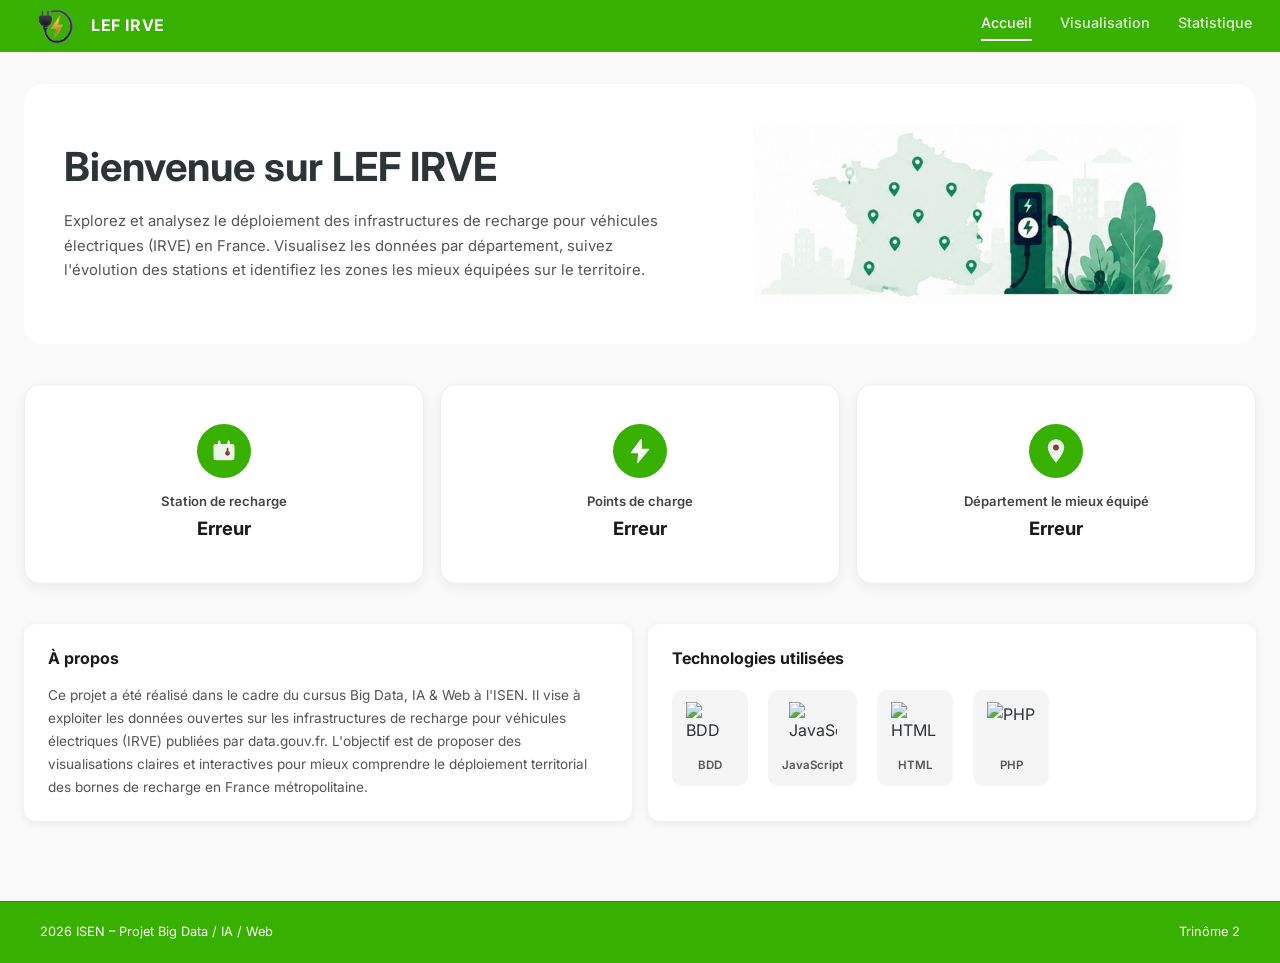
==== index.html @ 409f8fbf "maj" ====
<!DOCTYPE html>
<html lang="fr">
<head>
  <meta charset="UTF-8" />
  <meta name="viewport" content="width=device-width, initial-scale=1.0" />
  <title>LEF IRVE – Bornes de recharge électrique</title>
  <link rel="preconnect" href="https://fonts.googleapis.com" />
  <link rel="preconnect" href="https://fonts.gstatic.com" crossorigin />
  <link href="https://fonts.googleapis.com/css2?family=Inter:wght@400;500;600;700&display=swap" rel="stylesheet" />
  <link rel="stylesheet" href="css/style.css" />
</head>
<body>

  <!-- NAVBAR -->
  <header class="navbar">
    <div class="navbar__brand">
      <div class="navbar__logo">
        <img src="img/logo.png" alt="Logo LEF IRVE" class="navbar__logo-img" />
      </div>
      <span class="navbar__name">LEF IRVE</span>
    </div>
    <nav class="navbar__links">
      <a href="#" class="navbar__link navbar__link--active">Accueil</a>
      <a href="visualisation.html" class="navbar__link">Visualisation</a>
      <a href="statistique.html" class="navbar__link">Statistique</a>
    </nav>
  </header>

  <!-- MAIN CONTENT -->
  <main class="main">

    <!-- HERO SECTION -->
    <section class="hero">
      <div class="hero__text">
        <h1 class="hero__title">Bienvenue sur LEF IRVE</h1>
        <p class="hero__description">
          Explorez et analysez le déploiement des infrastructures de recharge pour véhicules électriques (IRVE) en France. 
          Visualisez les données par département, suivez l'évolution des stations et identifiez les zones les mieux équipées sur le territoire.
        </p>
      </div>
      <div class="hero__illustration">
        <img src="img/carte_accueil.jpg" alt="Illustration" class="hero__map" />
      </div>
    </section>

    <!-- STATS CARDS -->
    <section class="stats">
      <div class="stat-card">
        <div class="stat-card__icon">
          <svg width="28" height="28" viewBox="0 0 24 24" fill="none">
            <rect x="3" y="6" width="18" height="14" rx="2" fill="white" opacity="0.9"/>
            <path d="M8 6V4M16 6V4" stroke="white" stroke-width="2" stroke-linecap="round"/>
            <circle cx="15" cy="14" r="2" fill="#8B3A3A"/>
            <path d="M15 12V10" stroke="#8B3A3A" stroke-width="1.5" stroke-linecap="round"/>
          </svg>
        </div>
        <div class="stat-card__content">
          <span class="stat-card__label">Station de recharge</span>
          <span class="stat-card__value" id="total-stations">---</span>
        </div>
      </div>

      <div class="stat-card">
        <div class="stat-card__icon">
          <svg width="28" height="28" viewBox="0 0 24 24" fill="none">
            <path d="M13 2L4.5 13.5H11L10 22L19.5 10.5H13L13 2Z" fill="white" stroke="white" stroke-width="1" stroke-linejoin="round"/>
          </svg>
        </div>
        <div class="stat-card__content">
          <span class="stat-card__label">Points de charge</span>
          <span class="stat-card__value" id="total-points-charge">---</span>
        </div>
      </div>

      <div class="stat-card">
        <div class="stat-card__icon">
          <svg width="28" height="28" viewBox="0 0 24 24" fill="none">
            <path d="M12 2C8.13 2 5 5.13 5 9c0 5.25 7 13 7 13s7-7.75 7-13c0-3.87-3.13-7-7-7z" fill="white" opacity="0.9"/>
            <circle cx="12" cy="9" r="2.5" fill="#8B3A3A"/>
          </svg>
        </div>
        <div class="stat-card__content">
          <span class="stat-card__label">Département le mieux équipé</span>
          <span class="stat-card__value" id="top-departement">---</span>
        </div>
      </div>
    </section>

    <!-- BOTTOM SECTION -->
    <section class="bottom">
      <div class="about-card">
        <h2 class="about-card__title">À propos</h2>
        <p class="about-card__text">
          Ce projet a été réalisé dans le cadre du cursus Big Data, IA & Web à l'ISEN. Il vise à exploiter les données 
          ouvertes sur les infrastructures de recharge pour véhicules électriques (IRVE) publiées par data.gouv.fr. 
          L'objectif est de proposer des visualisations claires et interactives pour mieux comprendre le déploiement 
          territorial des bornes de recharge en France métropolitaine.
        </p>
      </div>
      <div class="tech-card">
        <h2 class="tech-card__title">Technologies utilisées</h2>
        <div class="tech-card__logos">
          <div class="tech-logo">
            <img src="https://cdn.jsdelivr.net/npm/simple-icons@v13/icons/amazondynamodb.svg" alt="BDD" width="48" height="48" />
            <span>BDD</span>
          </div>
          <div class="tech-logo">
            <img src="https://cdn.jsdelivr.net/npm/simple-icons@v13/icons/javascript.svg" alt="JavaScript" width="48" height="48" />
            <span>JavaScript</span>
          </div>
          <div class="tech-logo">
            <img src="https://cdn.jsdelivr.net/npm/simple-icons@v13/icons/html5.svg" alt="HTML" width="48" height="48" />
            <span>HTML</span>
          </div>
          <div class="tech-logo">
            <img src="https://cdn.jsdelivr.net/npm/simple-icons@v13/icons/php.svg" alt="PHP" width="48" height="48" />
            <span>PHP</span>
          </div>
        </div>
      </div>
    </section>
  </main>

  <!-- FOOTER -->
  <footer class="footer">
    <span class="footer__left">2026 ISEN – Projet Big Data / IA / Web</span>
    <span class="footer__right">Trinôme 2</span>
  </footer>

  <script src="js/stat.js"></script>
</body>
</html>
---- css/style.css ----
/* ===== RESET & BASE ===== */
*, *::before, *::after {
  box-sizing: border-box;
  margin: 0;
  padding: 0;
}

body {
  font-family: 'Inter', system-ui, sans-serif;
  background: #F5F5F5;
  color: #333;
  min-height: 100vh;
  display: flex;
  flex-direction: column;
}

/* ===== NAVBAR ===== */
.navbar {
  background: #38b000;
  display: flex;
  align-items: center;
  justify-content: space-between;
  padding: 0 28px;
  height: 52px;
  position: sticky;
  top: 0;
  color: #ffffff !important;
  z-index: 100;
}

.navbar__brand {
  display: flex;
  align-items: center;
  gap: 10px;
}

.navbar__logo-img {
  height: 36px;
  width: auto;
  display: block;
}

.navbar__name {
  color: #fff;
  font-weight: 700;
  font-size: 1rem;
  letter-spacing: 0.04em;
}

.navbar__links {
  display: flex;
  gap: 28px;
}

.navbar__link {
  color: #fff;
  text-decoration: none;
  font-size: 0.9rem;
  font-weight: 500;
  opacity: 0.85;
  transition: all 0.3s ease;
  padding-bottom: 4px;
  border-bottom: 2px solid transparent; /* Bordure invisible par défaut */
}
.navbar__links a {
    color: #ffffff !important;
    text-decoration: none;
    font-weight: 500;
    transition: opacity 0.3s ease;
}

.navbar__link--active {
  opacity: 1;
  border-bottom: 2px solid #fff; /* La ligne blanche s'affiche ici */
  font-weight: 700;
}

/* ===== MAIN ===== */
.main {
  flex: 1;
  max-width: 1600;
  width: 100%;
  margin: 0 auto;
  padding: 32px 24px 40px;
  display: flex;
  flex-direction: column;
  gap: 28px;
}

/* ===== HERO ===== */
.hero {
  display: flex;
  align-items: center;
  gap: 24px;
}

.hero__text {
  flex: 1;
  min-width: 0;
  order: -1;
}

.hero__title {
  font-size: 1.9rem;
  font-weight: 700;
  color: #1a1a1a;
  margin-bottom: 14px;
  line-height: 1.2;
}

.hero__description {
  font-size: 0.93rem;
  color: #555;
  line-height: 1.65;
}

.hero__illustration {
  flex-shrink: 0;
  width: 500px;
  height: 180px;
  display: flex;
  align-items: center;
  justify-content: center;
}

.hero__map {
  width: 100%;
  height: 100%;
  object-fit: contain;
  border-radius: 8px;
}

/* ===== STATS ===== */
.stats {
  display: grid;
  grid-template-columns: repeat(3, 1fr);
  gap: 16px;
}

.stat-card {
  background: #fff;
  border-radius: 12px;
  padding: 18px 20px;
  display: flex;
  align-items: center;
  gap: 16px;
  box-shadow: 0 2px 8px rgba(0,0,0,0.07);
  transition: transform 0.18s, box-shadow 0.18s;
}

.stat-card:hover {
  transform: translateY(-2px);
  box-shadow: 0 6px 18px rgba(0,0,0,0.11);
}

.stat-card__icon {
  background: #8B3A3A;
  border-radius: 50%;
  width: 54px;
  height: 54px;
  flex-shrink: 0;
  display: flex;
  align-items: center;
  justify-content: center;
}

.stat-card__content {
  display: flex;
  flex-direction: column;
  gap: 4px;
}

.stat-card__label {
  font-size: 0.82rem;
  font-weight: 600;
  color: #444;
  line-height: 1.3;
}

.stat-card__value {
  font-size: 1.15rem;
  font-weight: 700;
  color: #1a1a1a;
}

/* ===== BOTTOM SECTION ===== */
.bottom {
  display: grid;
  grid-template-columns: 1fr 1fr;
  gap: 16px;
}

/* About card */
.about-card {
  background: #fff;
  border-radius: 12px;
  padding: 22px 24px;
  box-shadow: 0 2px 8px rgba(0,0,0,0.07);
}

.about-card__title {
  font-size: 1rem;
  font-weight: 700;
  color: #1a1a1a;
  margin-bottom: 12px;
}

.about-card__text {
  font-size: 0.85rem;
  color: #555;
  line-height: 1.7;
}

/* Tech card */
.tech-card {
  background: #fff;
  border-radius: 12px;
  padding: 22px 24px;
  box-shadow: 0 2px 8px rgba(0,0,0,0.07);
}

.tech-card__title {
  font-size: 1rem;
  font-weight: 700;
  color: #1a1a1a;
  margin-bottom: 18px;
}

.tech-card__logos {
  display: flex;
  gap: 20px;
  align-items: center;
  flex-wrap: wrap;
}

.tech-logo {
  display: flex;
  flex-direction: column;
  align-items: center;
  gap: 6px;
  background: #F5F5F5;
  border-radius: 10px;
  padding: 12px 14px;
  transition: background 0.18s;
}

.tech-logo:hover {
  background: #E8F5E9;
}

.tech-logo span {
  font-size: 0.72rem;
  font-weight: 600;
  color: #555;
}


.points-charge, .map-section {
  background: #fff;
  width: 100%;
  margin-left: 0%;
  box-shadow: 0 2px 8px rgba(0,0,0,0.07);
}

.filters {
  display: flex;
  gap: 20px;
  align-items: flex-end;
  margin-bottom: 20px;
}

.table-container {
  background: #e9e9e9;
  padding: 40px;
  text-align: center;
  border-radius: 8px;
  margin-bottom: 20px;
}

.actions {
  display: flex;
  gap: 10px;
  justify-content: center;
}

.btn-primary {
  background: #0056b3;
  color: white;
  padding: 10px 20px;
  border: none;
  border-radius: 6px;
}

.btn-yellow {
  background: #FFC107;
  border: none;
  padding: 10px 15px;
  border-radius: 20px;
  font-weight: 600;
  cursor: pointer;
}

.map-placeholder {
  height: 200px;
  background: #e3f2fd;
  display: flex;
  align-items: center;
  justify-content: center;
  margin: 20px 0;
  border-radius: 8px;
}
.filter-container {
  display: flex;
  align-items: flex-end; /* Aligne les éléments sur le bas */
  gap: 20px;
  width: 100%;
}

.btn-primary {
  margin-left: auto; /* C'est cette ligne qui pousse le bouton tout à droite */
}
.form-container { max-width: 900px; margin: 20px auto; font-family: sans-serif; }
.form-grid { display: grid; grid-template-columns: repeat(3, 1fr); gap: 20px; }
.col { display: flex; flex-direction: column; gap: 10px; }

input, select { padding: 8px; border: 1px solid #ccc; border-radius: 4px; }
.checkbox-group { background: #e0e0e0; padding: 15px; border-radius: 4px; }

.save-btn { 
    margin-top: 20px; 
    padding: 10px 25px; 
    background-color: #0056b3; 
    color: white; 
    border: none; 
    border-radius: 20px; 
    cursor: pointer; 
}
:root {
    --primary-green: #0056b3; /* Vert de votre logo */
    --bg-light: #f9f9f9;
}

body {
    font-family: 'Inter', sans-serif;
    background-color: var(--bg-light);
    margin: 0;
    display: flex;
    flex-direction: column;
    min-height: 100vh;
}

/* Conteneur principal */
.form-container {
    max-width: 1000px;
    margin: 40px auto;
    padding: 30px;
    background: white;
    border-radius: 12px;
    box-shadow: 0 4px 15px rgba(0,0,0,0.05);
}

.form-grid {
    display: grid;
    grid-template-columns: repeat(3, 1fr);
    gap: 25px;
    margin-top: 20px;
}

.col { display: flex; flex-direction: column; gap: 15px; }

label { font-weight: 600; font-size: 0.9rem; color: #333; }

input, select {
    padding: 12px;
    border: 1px solid #ddd;
    border-radius: 8px;
    outline: none;
}

.checkbox-group {
    background: #f4f7f4;
    padding: 15px;
    border-radius: 8px;
    display: flex;
    flex-direction: column;
    gap: 8px;
    font-size: 0.85rem;
}

.save-btn {
    margin-top: 30px;
    padding: 12px 40px;
    background-color: var(--primary-green);
    color: white;
    border: none;
    border-radius: 8px;
    font-weight: 600;
    cursor: pointer;
    transition: background 0.3s;
}

.save-btn:hover { background-color: #0056b3; }

/* Sticky Footer */
main { flex: 1; }
.dashboard-container {
    max-width: 1000px;
    margin: 40px auto;
    padding: 20px;
}

.filter-section { margin-bottom: 30px; }
.filter-section select { 
    padding: 10px; width: 300px; border-radius: 6px; border: 1px solid #ccc; 
}

.stats-grid {
    display: grid;
    grid-template-columns: repeat(2, 1fr); /* 2 colonnes */
    gap: 30px;
}

.stat-card {
    background: white;
    padding: 40px;
    border-radius: 16px;
    box-shadow: 0 4px 12px rgba(0,0,0,0.08); /* Effet d'ombre douce */
    min-height: 200px;
    display: flex;
    align-items: center;
    justify-content: center;
    text-align: center;
    border: 1px solid #f0f0f0;
}

.stat-card h3 { color: #333; font-weight: 500; }
.cluster-container { max-width: 900px; margin: 40px auto; display: flex; flex-direction: column; gap: 20px; }

/* Disposition haute : 2 colonnes */
.top-section { display: grid; grid-template-columns: 1fr 1.5fr; gap: 20px; }

.input-card, .map-card { 
    background: white; padding: 25px; border-radius: 12px; 
    box-shadow: 0 4px 10px rgba(0,0,0,0.05);
}

/* Styles des champs */
.input-card { display: flex; flex-direction: column; gap: 15px; }
input { padding: 10px; border: 1px solid #ddd; border-radius: 6px; }
.validate-btn { 
    background: #0056b3; color: white; border: none; padding: 10px; 
    border-radius: 20px; cursor: pointer; width: 120px; 
}

/* Carte et Cluster */
.map-card { min-height: 300px; display: flex; align-items: center; justify-content: center; color: #666; border: 1px solid #eee; }
.cluster-result { background: white; padding: 40px; text-align: center; border-radius: 12px; box-shadow: 0 4px 10px rgba(0,0,0,0.05); }
/* Amélioration de la typographie et du fond */
body {
  line-height: 1.6;
  color: #2d3436;
}

/* Effet "Glass" pour les cartes principales */
.glass-card {
  background: white;
  padding: 30px;
  border-radius: 16px;
  border: 1px solid rgba(0,0,0,0.05);
  box-shadow: 0 10px 25px rgba(0,0,0,0.05);
}

/* Hero Section plus élégante */
.hero {
  background: white;
  padding: 40px;
  border-radius: 20px;
  display: flex;
  align-items: center;
  gap: 40px;
}

.hero__title {
  color: #2d3436;
  font-size: 2.5rem; /* Plus grand pour l'impact */
  line-height: 1.1;
  margin-bottom: 20px;
}

/* Amélioration des icones stat-card */
.stat-card__icon {
  background: #38b000 !important; /* Vert très clair */
  color: #38b000; /* Vert vif */
}
/* Forcez la couleur des SVGs si besoin */
.stat-card__icon svg { fill: #38b000; }

/* Espacement plus généreux */
.main {
  gap: 40px;
  padding-bottom: 80px;
}
/* Barre de filtre flexible */
.filter-bar {
  display: flex;
  gap: 20px;
  align-items: flex-end;
  background: #f9f9f9;
  padding: 20px;
  border-radius: 12px;
  margin-bottom: 20px;
}

.filter-group { display: flex; flex-direction: column; gap: 8px; flex: 1; }
.checkbox-list { display: flex; gap: 15px; flex-wrap: wrap; }
.checkbox-list label { font-weight: normal; font-size: 0.85rem; cursor: pointer; }

/* Boutons d'action unifiés */
.actions {
  display: flex;
  gap: 12px;
  justify-content: flex-start;
  margin-top: 20px;
}

.btn-yellow {
  background: #ffc107;
  border: none;
  padding: 10px 20px;
  border-radius: 8px; /* Plus moderne que le 20px complet */
  font-weight: 600;
  cursor: pointer;
  transition: transform 0.2s, background 0.2s;
}

.btn-yellow:hover {
  background: #e0a800;
  transform: translateY(-2px);
}

/* Carte */
.map-placeholder {
  height: 400px; /* Plus grand pour la visibilité */
  background: #eef2f3;
  border-radius: 12px;
  display: flex;
  align-items: center;
  justify-content: center;
  color: #888;
  border: 2px dashed #ccc;
}
/* En-tête du dashboard */
.dashboard-header {
    display: flex;
    justify-content: space-between;
    align-items: center;
    margin-bottom: 30px;
}

.dashboard-header h1 { font-size: 1.5rem; color: #1a1a1a; }

/* Grille de stats */
.stats-grid {
    display: grid;
    grid-template-columns: repeat(2, 1fr);
    gap: 25px;
}

/* Carte de statistique */
.stat-card {
    background: white;
    padding: 25px;
    border-radius: 16px;
    box-shadow: 0 4px 12px rgba(0,0,0,0.05);
    border: 1px solid #eee;
    display: flex;
    flex-direction: column;
    gap: 15px;
}

.stat-card h3 {
    font-size: 1rem;
    color: #444;
    border-bottom: 2px solid #f0f0f0;
    padding-bottom: 10px;
}

/* Espace pour les graphiques */
.chart-placeholder {
    height: 200px;
    background: #fcfcfc;
    border: 2px dashed #e0e0e0;
    border-radius: 8px;
    display: flex;
    align-items: center;
    justify-content: center;
    color: #aaa;
    font-size: 0.9rem;
}

/* Responsive : passage en 1 colonne sur mobile */
@media (max-width: 768px) {
    .stats-grid { grid-template-columns: 1fr; }
    .dashboard-header { flex-direction: column; align-items: flex-start; gap: 15px; }
}
/* Assurez-vous que le conteneur parent est en colonne */
.dashboard-header {
    display: flex;
    flex-direction: column; /* Force le passage à la ligne */
    align-items: flex-start; /* Aligne tout à gauche */
    gap: 15px; /* Espace entre le titre et le filtre */
    margin-bottom: 30px;
}

/* Optionnel : Ajuster la taille du menu déroulant */
.filter-section select {
    width: 100%;
    max-width: 300px; /* Limite la largeur pour que ça reste élégant */
}
.page {
  flex: 1;
  max-width: 960px;
  width: 100%;
  margin: 0 auto;
  padding: 32px 24px 40px;
}
 
.page h1 {
  font-size: 1.5rem;
  font-weight: 700;
  color: #1a1a1a;
  margin: 0 0 24px 0;
}
.card {
  background: #fff;
  border-radius: 12px;
  padding: 28px 32px;
  box-shadow: 0 2px 8px rgba(0, 0, 0, 0.07);
  margin-bottom: 20px;
}
 
.card-title {
  text-align: center;
  font-size: 1.2rem;
  font-weight: 700;
  color: #1a1a1a;
  margin: 0 0 24px 0;
}
 
.image-placeholder {
  width: 220px;
  height: 175px;
  background: #d9d9d9;
  border-radius: 8px;
  margin: 0 auto 20px auto;
  display: flex;
  align-items: center;
  justify-content: center;
  color: #555;
  font-size: 1rem;
}
 
.result-label {
  text-align: center;
  font-size: 1.1rem;
  font-weight: 500;
  color: #333;
  margin: 0;
}
/* ===== BLOC "Graphique" ===== */
.graphique-card {
  background: #fff;
  border-radius: 12px;
  padding: 32px;
  box-shadow: 0 2px 8px rgba(0, 0, 0, 0.07);
  text-align: center;
}
 
.graphique-card span {
  font-size: 1.1rem;
  font-weight: 500;
  color: #333;
}
/* ===== TABLEAU STYLE BACK-OFFICE ===== */

.table-container {
    background: #fff;
    padding: 0;
    border-radius: 8px;
    overflow-x: auto;
    box-shadow: 0 2px 8px rgba(0,0,0,0.08);
}

/* Tableau */
#tableau-prises {
    width: 100%;
    border-collapse: collapse;
    font-size: 0.95rem;
}

/* En-tête */
#tableau-prises thead {
    background: #1f242b;
}

#tableau-prises thead th {
    color: white;
    font-weight: 600;
    text-align: left;
    padding: 14px 16px;
    white-space: nowrap;
    border-right: 1px solid rgba(255,255,255,0.1);
}

/* Lignes */
#tableau-prises tbody tr {
    border-bottom: 1px solid #e5e5e5;
    transition: background 0.2s;
}

#tableau-prises tbody tr:hover {
    background: #f8f9fa;
}

#tableau-prises tbody td {
    padding: 12px 16px;
    color: black;
}

/* Message chargement */
.loading {
    padding: 30px;
    text-align: center;
    color: #666;
}

/* ===== TITRE + BOUTON ===== */

.table-header {
    display: flex;
    justify-content: space-between;
    align-items: center;
    margin-bottom: 20px;
}

.table-header h2 {
    margin: 0;
    font-size: 2rem;
    font-weight: 600;
}

.btn-add {
    background: #198754;
    color: white;
    border: none;
    padding: 10px 22px;
    border-radius: 6px;
    font-weight: 500;
    cursor: pointer;
    transition: 0.2s;
}

.btn-add:hover {
    background: #157347;
}

/* ===== PAGINATION ===== */

.dataTables_wrapper {
    margin-top: 20px;
}

.dataTables_length select {
    padding: 6px 10px;
    border: 1px solid #ccc;
    border-radius: 6px;
}

.dataTables_paginate .paginate_button {
    padding: 6px 12px !important;
    border-radius: 4px;
    margin: 0 2px;
}

.dataTables_paginate .current {
    background: #38b000 !important;
    color: white !important;
    border: none !important;
}
/* ===== FOOTER ===== */
.footer {
    width: 100%;
    margin-top: auto; /* Force le footer à rester en bas */
    padding: 20px 40px;
    display: flex;
    justify-content: space-between;
    background-color: #38b000 !important; /* Vert garanti */
    color: #ffffff;
    font-size: 0.8rem;
    border-top: 1px solid #2e8b00;
}

/* ===== RESPONSIVE ===== */
@media (max-width: 700px) {
  .hero {
    flex-direction: column;
  }

  .hero__illustration {
    width: 100%;
    height: 160px;
  }

  .stats {
    grid-template-columns: 1fr;
  }

  .bottom {
    grid-template-columns: 1fr;
  }

  .navbar__links {
    gap: 14px;
  }
}
#pagination {
  display: flex;
  align-items: center;
  gap: 6px;
  margin: 16px 0;
  flex-wrap: wrap;
}

.pagination__arrow,
.pagination__page {
  min-width: 38px;
  height: 38px;
  border: 1.5px solid #d1d5db;
  background: #fff;
  border-radius: 8px;
  cursor: pointer;
  font-size: 14px;
  font-weight: 500;
  color: #374151;
  transition: all 0.2s ease;
  display: flex;
  align-items: center;
  justify-content: center;
}

.pagination__arrow {
  font-size: 18px;
  font-weight: 700;
  color: #6b7280;
  padding: 0 10px;
  min-width: 42px;
}

.pagination__arrow svg {
  width: 18px;
  height: 18px;
  stroke: #6b7280;
  stroke-width: 2.5;
  fill: none;
  transition: stroke 0.2s;
}

.pagination__arrow:hover:not(:disabled) {
  background: #f0f4ff;
  border-color: #2563eb;
}

.pagination__arrow:hover:not(:disabled) svg {
  stroke: #2563eb;
}

.pagination__page:hover:not(:disabled) {
  background: #f3f4f6;
  border-color: #9ca3af;
}

.pagination__arrow:disabled {
  opacity: 0.3;
  cursor: default;
}

.pagination__page--active {
  background: #2563eb;
  color: #fff;
  border-color: #2563eb;
  font-weight: 600;
  cursor: default;
}

.pagination__dots {
  padding: 0 4px;
  color: #9ca3af;
  font-size: 16px;
  line-height: 38px;
  user-select: none;
}
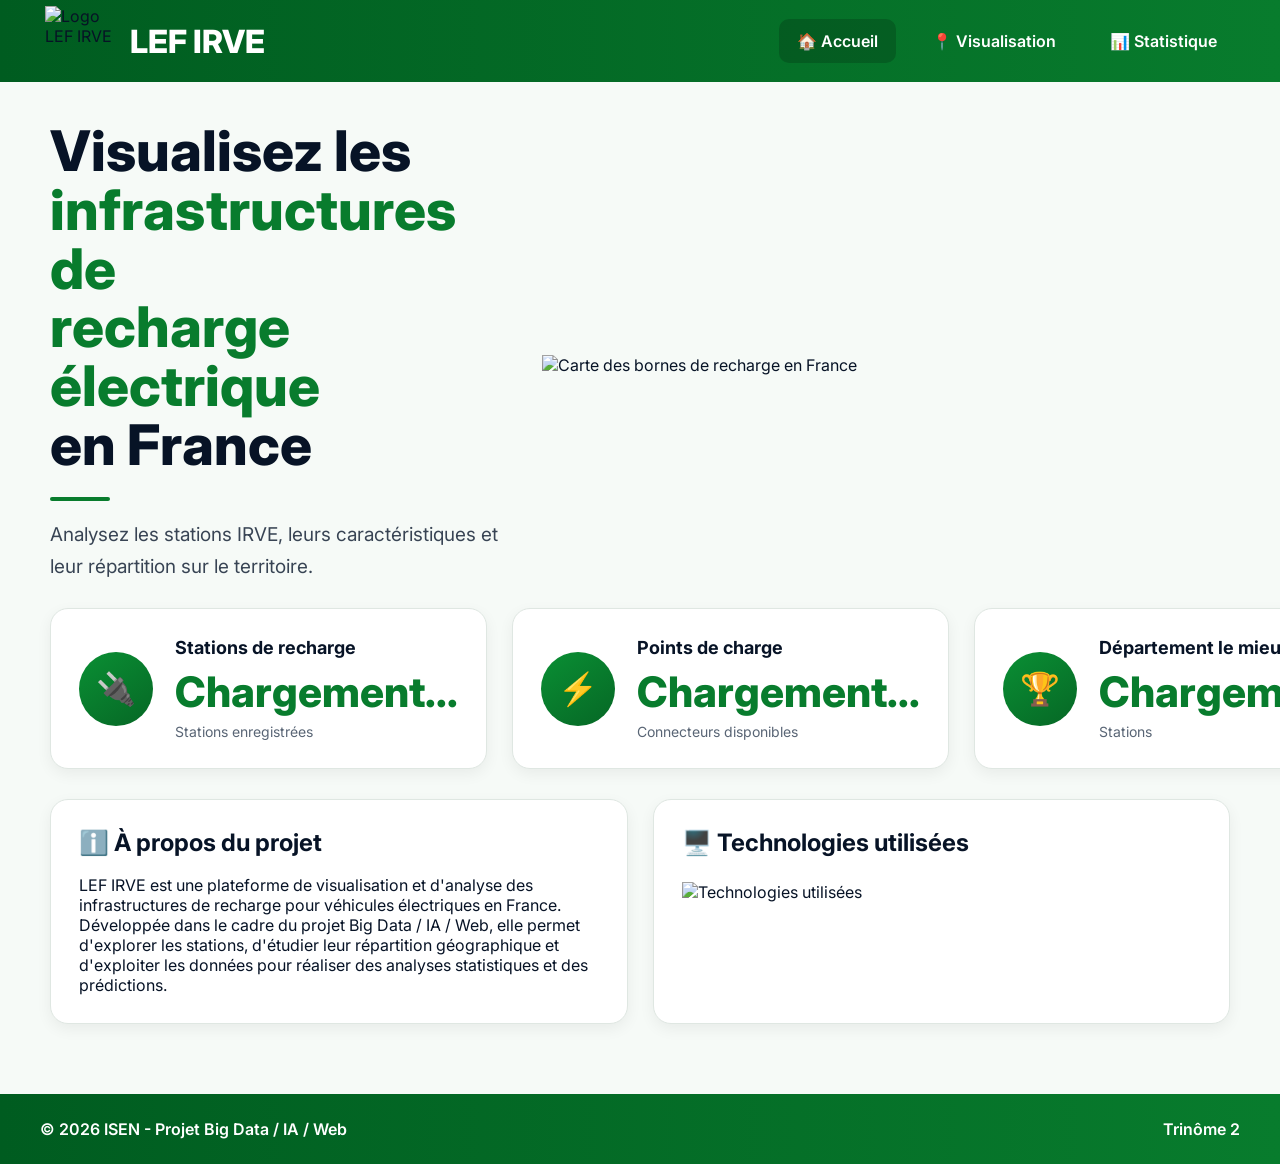
==== commit aa523560: "Add files via upload" ====
--- a/index.html
+++ b/index.html
@@ -1,132 +1,119 @@
-<!DOCTYPE html>
-<html lang="fr">
-<head>
-  <meta charset="UTF-8" />
-  <meta name="viewport" content="width=device-width, initial-scale=1.0" />
-  <title>LEF IRVE – Bornes de recharge électrique</title>
-  <link rel="preconnect" href="https://fonts.googleapis.com" />
-  <link rel="preconnect" href="https://fonts.gstatic.com" crossorigin />
-  <link href="https://fonts.googleapis.com/css2?family=Inter:wght@400;500;600;700&display=swap" rel="stylesheet" />
-  <link rel="stylesheet" href="css/style.css" />
-</head>
-<body>
-
-  <!-- NAVBAR -->
-  <header class="navbar">
-    <div class="navbar__brand">
-      <div class="navbar__logo">
-        <img src="img/logo.png" alt="Logo LEF IRVE" class="navbar__logo-img" />
-      </div>
-      <span class="navbar__name">LEF IRVE</span>
-    </div>
-    <nav class="navbar__links">
-      <a href="#" class="navbar__link navbar__link--active">Accueil</a>
-      <a href="visualisation.html" class="navbar__link">Visualisation</a>
-      <a href="statistique.html" class="navbar__link">Statistique</a>
-    </nav>
-  </header>
-
-  <!-- MAIN CONTENT -->
-  <main class="main">
-
-    <!-- HERO SECTION -->
-    <section class="hero">
-      <div class="hero__text">
-        <h1 class="hero__title">Bienvenue sur LEF IRVE</h1>
-        <p class="hero__description">
-          Explorez et analysez le déploiement des infrastructures de recharge pour véhicules électriques (IRVE) en France. 
-          Visualisez les données par département, suivez l'évolution des stations et identifiez les zones les mieux équipées sur le territoire.
-        </p>
-      </div>
-      <div class="hero__illustration">
-        <img src="img/carte_accueil.jpg" alt="Illustration" class="hero__map" />
-      </div>
-    </section>
-
-    <!-- STATS CARDS -->
-    <section class="stats">
-      <div class="stat-card">
-        <div class="stat-card__icon">
-          <svg width="28" height="28" viewBox="0 0 24 24" fill="none">
-            <rect x="3" y="6" width="18" height="14" rx="2" fill="white" opacity="0.9"/>
-            <path d="M8 6V4M16 6V4" stroke="white" stroke-width="2" stroke-linecap="round"/>
-            <circle cx="15" cy="14" r="2" fill="#8B3A3A"/>
-            <path d="M15 12V10" stroke="#8B3A3A" stroke-width="1.5" stroke-linecap="round"/>
-          </svg>
-        </div>
-        <div class="stat-card__content">
-          <span class="stat-card__label">Station de recharge</span>
-          <span class="stat-card__value" id="total-stations">---</span>
-        </div>
-      </div>
-
-      <div class="stat-card">
-        <div class="stat-card__icon">
-          <svg width="28" height="28" viewBox="0 0 24 24" fill="none">
-            <path d="M13 2L4.5 13.5H11L10 22L19.5 10.5H13L13 2Z" fill="white" stroke="white" stroke-width="1" stroke-linejoin="round"/>
-          </svg>
-        </div>
-        <div class="stat-card__content">
-          <span class="stat-card__label">Points de charge</span>
-          <span class="stat-card__value" id="total-points-charge">---</span>
-        </div>
-      </div>
-
-      <div class="stat-card">
-        <div class="stat-card__icon">
-          <svg width="28" height="28" viewBox="0 0 24 24" fill="none">
-            <path d="M12 2C8.13 2 5 5.13 5 9c0 5.25 7 13 7 13s7-7.75 7-13c0-3.87-3.13-7-7-7z" fill="white" opacity="0.9"/>
-            <circle cx="12" cy="9" r="2.5" fill="#8B3A3A"/>
-          </svg>
-        </div>
-        <div class="stat-card__content">
-          <span class="stat-card__label">Département le mieux équipé</span>
-          <span class="stat-card__value" id="top-departement">---</span>
-        </div>
-      </div>
-    </section>
-
-    <!-- BOTTOM SECTION -->
-    <section class="bottom">
-      <div class="about-card">
-        <h2 class="about-card__title">À propos</h2>
-        <p class="about-card__text">
-          Ce projet a été réalisé dans le cadre du cursus Big Data, IA & Web à l'ISEN. Il vise à exploiter les données 
-          ouvertes sur les infrastructures de recharge pour véhicules électriques (IRVE) publiées par data.gouv.fr. 
-          L'objectif est de proposer des visualisations claires et interactives pour mieux comprendre le déploiement 
-          territorial des bornes de recharge en France métropolitaine.
-        </p>
-      </div>
-      <div class="tech-card">
-        <h2 class="tech-card__title">Technologies utilisées</h2>
-        <div class="tech-card__logos">
-          <div class="tech-logo">
-            <img src="https://cdn.jsdelivr.net/npm/simple-icons@v13/icons/amazondynamodb.svg" alt="BDD" width="48" height="48" />
-            <span>BDD</span>
-          </div>
-          <div class="tech-logo">
-            <img src="https://cdn.jsdelivr.net/npm/simple-icons@v13/icons/javascript.svg" alt="JavaScript" width="48" height="48" />
-            <span>JavaScript</span>
-          </div>
-          <div class="tech-logo">
-            <img src="https://cdn.jsdelivr.net/npm/simple-icons@v13/icons/html5.svg" alt="HTML" width="48" height="48" />
-            <span>HTML</span>
-          </div>
-          <div class="tech-logo">
-            <img src="https://cdn.jsdelivr.net/npm/simple-icons@v13/icons/php.svg" alt="PHP" width="48" height="48" />
-            <span>PHP</span>
-          </div>
-        </div>
-      </div>
-    </section>
-  </main>
-
-  <!-- FOOTER -->
-  <footer class="footer">
-    <span class="footer__left">2026 ISEN – Projet Big Data / IA / Web</span>
-    <span class="footer__right">Trinôme 2</span>
-  </footer>
-
-  <script src="js/stat.js"></script>
-</body>
+<!DOCTYPE html>
+<html lang="fr">
+<head>
+    <meta charset="UTF-8">
+    <meta name="viewport" content="width=device-width, initial-scale=1.0">
+    <title>LEF IRVE - Accueil</title>
+    <link rel="stylesheet" href="../css/accueil.css">
+    <link rel="preconnect" href="https://fonts.googleapis.com">
+<link rel="preconnect" href="https://fonts.gstatic.com" crossorigin>
+<link href="https://fonts.googleapis.com/css2?family=Inter:wght@400;500;600;700;800&display=swap" rel="stylesheet">
+</head>
+
+<body>
+
+<header class="navbar">
+    <div class="brand">
+       <img src="../img/logo1.png"
+     alt="Logo LEF IRVE"
+     class="logo-img">
+        <h1>LEF IRVE</h1>
+    </div>
+
+    <nav>
+        <a href="index.html" class="active">🏠 Accueil</a>
+        <a href="visualisation.html">📍 Visualisation</a>
+        <a href="statistique.html">📊 Statistique</a>
+    </nav>
+</header>
+
+<main>
+
+    <section class="hero">
+        <div class="hero-text">
+            <h2>
+                Visualisez les<br>
+                <span>infrastructures de<br>
+                recharge électrique</span><br>
+                en France
+            </h2>
+
+            <div class="line"></div>
+
+            <p>
+                Analysez les stations IRVE, leurs caractéristiques
+                et leur répartition sur le territoire.
+            </p>
+        </div>
+
+        <div class="hero-image">
+            <img src="../img/carte_accueil.png" alt="Carte des bornes de recharge en France">
+        </div>
+    </section>
+
+    <section class="stats-cards">
+
+        <div class="card">
+            <div class="card-icon">🔌</div>
+            <div>
+                <h3>Stations de recharge</h3>
+                <strong id="nbStations">Chargement...</strong>
+                <p>Stations enregistrées</p>
+            </div>
+        </div>
+
+        <div class="card">
+            <div class="card-icon">⚡</div>
+            <div>
+                <h3>Points de charge</h3>
+                <strong id="nbPrises">Chargement...</strong>
+                <p>Connecteurs disponibles</p>
+            </div>
+        </div>
+
+        <div class="card">
+            <div class="card-icon">🏆</div>
+            <div>
+                <h3>Département le mieux équipé</h3>
+                <strong id="topDepartement">Chargement...</strong>
+                <p id="nbDepartement">Stations</p>
+            </div>
+        </div>
+
+    </section>
+
+    <section class="bottom-section">
+
+        <div class="about-box">
+    <h3>ℹ️ À propos du projet</h3>
+
+    <p>
+        LEF IRVE est une plateforme de visualisation et d'analyse des
+        infrastructures de recharge pour véhicules électriques en France.
+        Développée dans le cadre du projet Big Data / IA / Web, elle permet
+        d'explorer les stations, d'étudier leur répartition géographique et
+        d'exploiter les données pour réaliser des analyses statistiques et
+        des prédictions.
+    </p>
+</div>
+
+        <div class="tech-box">
+            <h3>🖥️ Technologies utilisées</h3>
+
+            <div  class="tech-list-image">
+    <img src="../img/tech_util.png" alt="Technologies utilisées">
+
+        </div>
+
+    </section>
+
+</main>
+
+<footer>
+    <p>© 2026 ISEN - Projet Big Data / IA / Web</p>
+    <p>Trinôme 2</p>
+</footer>
+
+<script src="../js/accueil.js"></script>
+</body>
 </html>
--- a/css/accueil.css
+++ b/css/accueil.css
@@ -0,0 +1,372 @@
+@import url('https://fonts.googleapis.com/css2?family=Inter:wght@400;500;600;700;800&display=swap');
+
+*{
+    margin:0;
+    padding:0;
+    box-sizing:border-box;
+}
+
+body{
+    font-family:'Inter',sans-serif;
+    background:#f6faf7;
+    color:#071326;
+}
+
+/* =========================
+   NAVBAR
+========================= */
+
+.navbar{
+    height:82px;
+    background:linear-gradient(90deg,#005c20,#087c2d);
+    display:flex;
+    justify-content:space-between;
+    align-items:center;
+    padding:0 45px;
+}
+
+.brand{
+    display:flex;
+    align-items:center;
+    gap:15px;
+}
+
+.logo-img{
+    width:70px;
+    height:70px;
+    object-fit:contain;
+}
+
+.brand h1{
+    color:white;
+    font-size:32px;
+    font-weight:800;
+}
+
+nav{
+    display:flex;
+    gap:18px;
+}
+
+nav a{
+    text-decoration:none;
+    color:white;
+    font-weight:600;
+    padding:12px 18px;
+    border-radius:10px;
+    transition:.3s;
+}
+
+nav a:hover{
+    background:rgba(255,255,255,.12);
+}
+
+nav a.active{
+    background:rgba(0,0,0,.18);
+}
+
+/* =========================
+   MAIN
+========================= */
+
+main{
+    padding:40px 50px;
+}
+
+/* =========================
+   HERO
+========================= */
+
+.hero{
+    display:grid;
+    grid-template-columns:40% 60%;
+    align-items:center;
+    gap:20px;
+}
+
+.hero-text{
+    max-width:650px;
+}
+
+.line{
+    width:60px;
+    height:4px;
+    background:#087c2d;
+    border-radius:5px;
+    margin-bottom:18px;
+}
+
+.hero-text h2{
+    font-size:56px;
+    line-height:1.05;
+    font-weight:800;
+    margin-bottom:22px;
+}
+
+.hero-text h2 span,
+.hero-text strong{
+    color:#087c2d;
+}
+
+.hero-text p{
+    font-size:19px;
+    line-height:1.7;
+    color:#384454;
+    margin-bottom:25px;
+}
+
+.hero-text ul{
+    list-style:none;
+}
+
+.hero-text li{
+    margin-bottom:16px;
+    font-size:16px;
+    color:#2d3748;
+}
+
+.hero-text li::before{
+    content:"✔";
+    color:#087c2d;
+    font-weight:700;
+    margin-right:12px;
+}
+
+.hero-image{
+    display:flex;
+    justify-content:center;
+    align-items:center;
+}
+
+.hero-image img{
+    width:100%;
+    max-width:1000px;
+    object-fit:contain;
+}
+
+/* =========================
+   STATS
+========================= */
+
+.stats-cards{
+    display:grid;
+    grid-template-columns:repeat(3,1fr);
+    gap:25px;
+    margin-bottom:30px;
+}
+
+.card{
+    background:white;
+    border-radius:18px;
+    padding:28px;
+    display:flex;
+    align-items:center;
+    gap:22px;
+
+    border:1px solid #dfe7e2;
+
+    box-shadow:
+    0 5px 15px rgba(0,0,0,.06);
+}
+
+.card-icon{
+    width:74px;
+    height:74px;
+    border-radius:50%;
+    background:linear-gradient(145deg,#0a8f34,#066725);
+
+    display:flex;
+    align-items:center;
+    justify-content:center;
+
+    font-size:32px;
+}
+
+.card h3{
+    font-size:18px;
+    margin-bottom:8px;
+}
+
+.card strong{
+    display:block;
+    font-size:42px;
+    font-weight:800;
+    color:#087c2d;
+    margin-bottom:6px;
+}
+
+.card p{
+    color:#596575;
+    font-size:14px;
+}
+
+/* =========================
+   BAS DE PAGE
+========================= */
+
+.bottom-section{
+    display:grid;
+    grid-template-columns:1fr 1fr;
+    gap:25px;
+}
+
+.about-box,
+.tech-box{
+    background:white;
+    border-radius:18px;
+    padding:28px;
+
+    border:1px solid #dfe7e2;
+
+    box-shadow:
+    0 5px 15px rgba(0,0,0,.06);
+    display:flex;
+    flex-direction:column;
+
+}
+
+
+
+.about-box h3{
+    font-size:24px;
+    margin-bottom:18px;
+    width:100%;
+    text-align:left;
+}
+
+.tech-box{
+    display:flex;
+    flex-direction:column;
+}
+
+.tech-box h3{
+    font-size:24px;
+    margin-bottom:25px;
+    text-align:left;
+}
+
+
+
+/* =========================
+   TECHNOLOGIES
+========================= */
+
+
+.tech-item{
+    width:140px;
+    height:150px;
+
+    border:1px solid #e5ece8;
+    border-radius:14px;
+
+    display:flex;
+    flex-direction:column;
+    align-items:center;
+    justify-content:center;
+
+    background:white;
+}
+.tech-item:hover{
+    transform:translateY(-3px);
+}
+
+.tech-item img{
+    width:70px;
+    height:70px;
+    object-fit:contain;
+}
+
+.tech-item span{
+    margin-top:12px;
+    font-size:15px;
+    font-weight:700;
+}
+
+.ajax-logo{
+    font-size:24px;
+    font-weight:800;
+    color:#087c2d;
+}
+
+/* =========================
+   FOOTER
+========================= */
+
+footer{
+    margin-top:30px;
+    height:70px;
+
+    background:linear-gradient(90deg,#005c20,#087c2d);
+
+    color:white;
+
+    display:flex;
+    justify-content:space-between;
+    align-items:center;
+
+    padding:0 40px;
+
+    font-weight:600;
+}
+
+/* =========================
+   RESPONSIVE
+========================= */
+
+@media(max-width:1100px){
+
+    .hero{
+        grid-template-columns:1fr;
+        text-align:center;
+    }
+
+    .hero-image{
+        order:-1;
+    }
+
+    .stats-cards{
+        grid-template-columns:1fr;
+    }
+
+    .bottom-section{
+        grid-template-columns:1fr;
+    }
+
+    .tech-list{
+        grid-template-columns:repeat(3,1fr);
+    }
+}
+
+@media(max-width:700px){
+
+    .navbar{
+        flex-direction:column;
+        height:auto;
+        padding:20px;
+        gap:15px;
+    }
+
+    nav{
+        flex-wrap:wrap;
+        justify-content:center;
+    }
+
+    main{
+        padding:25px;
+    }
+
+    .hero-text h2{
+        font-size:42px;
+    }
+
+    .tech-list{
+        grid-template-columns:repeat(2,1fr);
+    }
+
+    footer{
+        flex-direction:column;
+        gap:8px;
+        height:auto;
+        padding:15px;
+    }
+}
